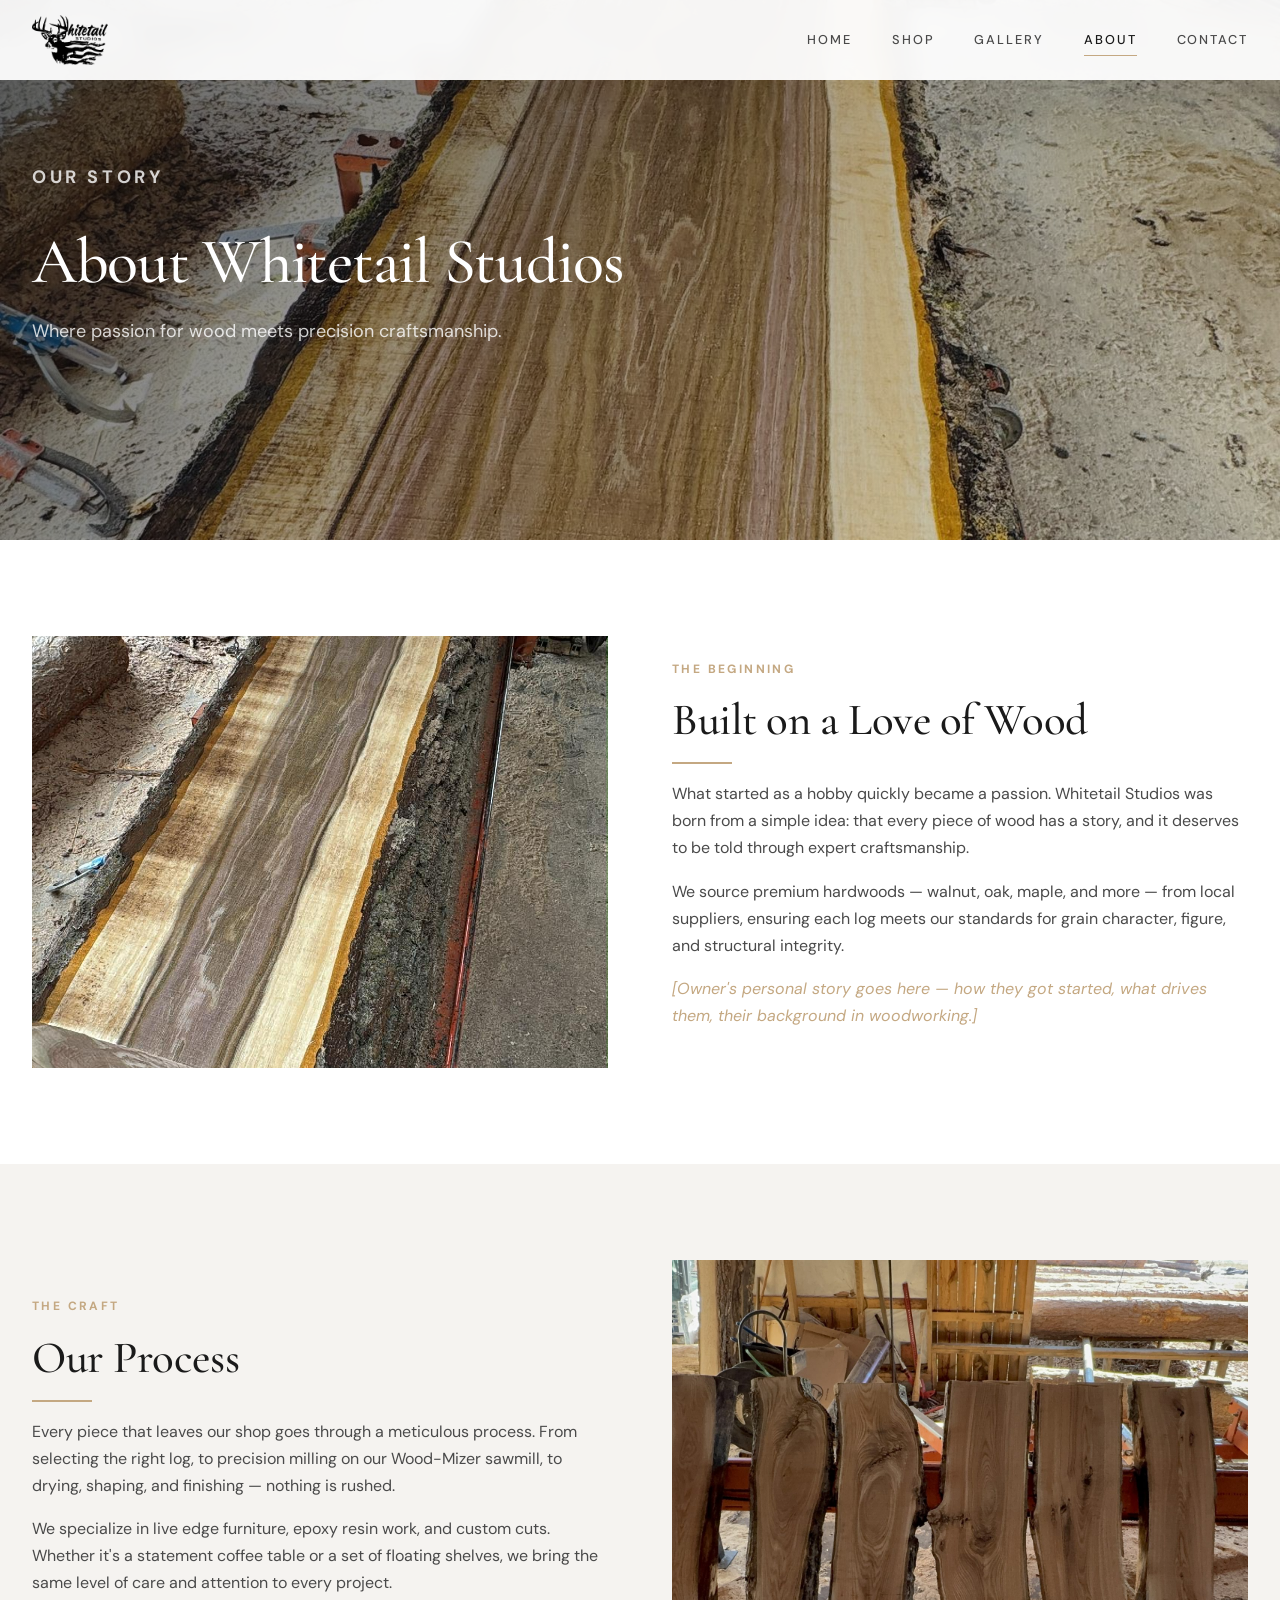
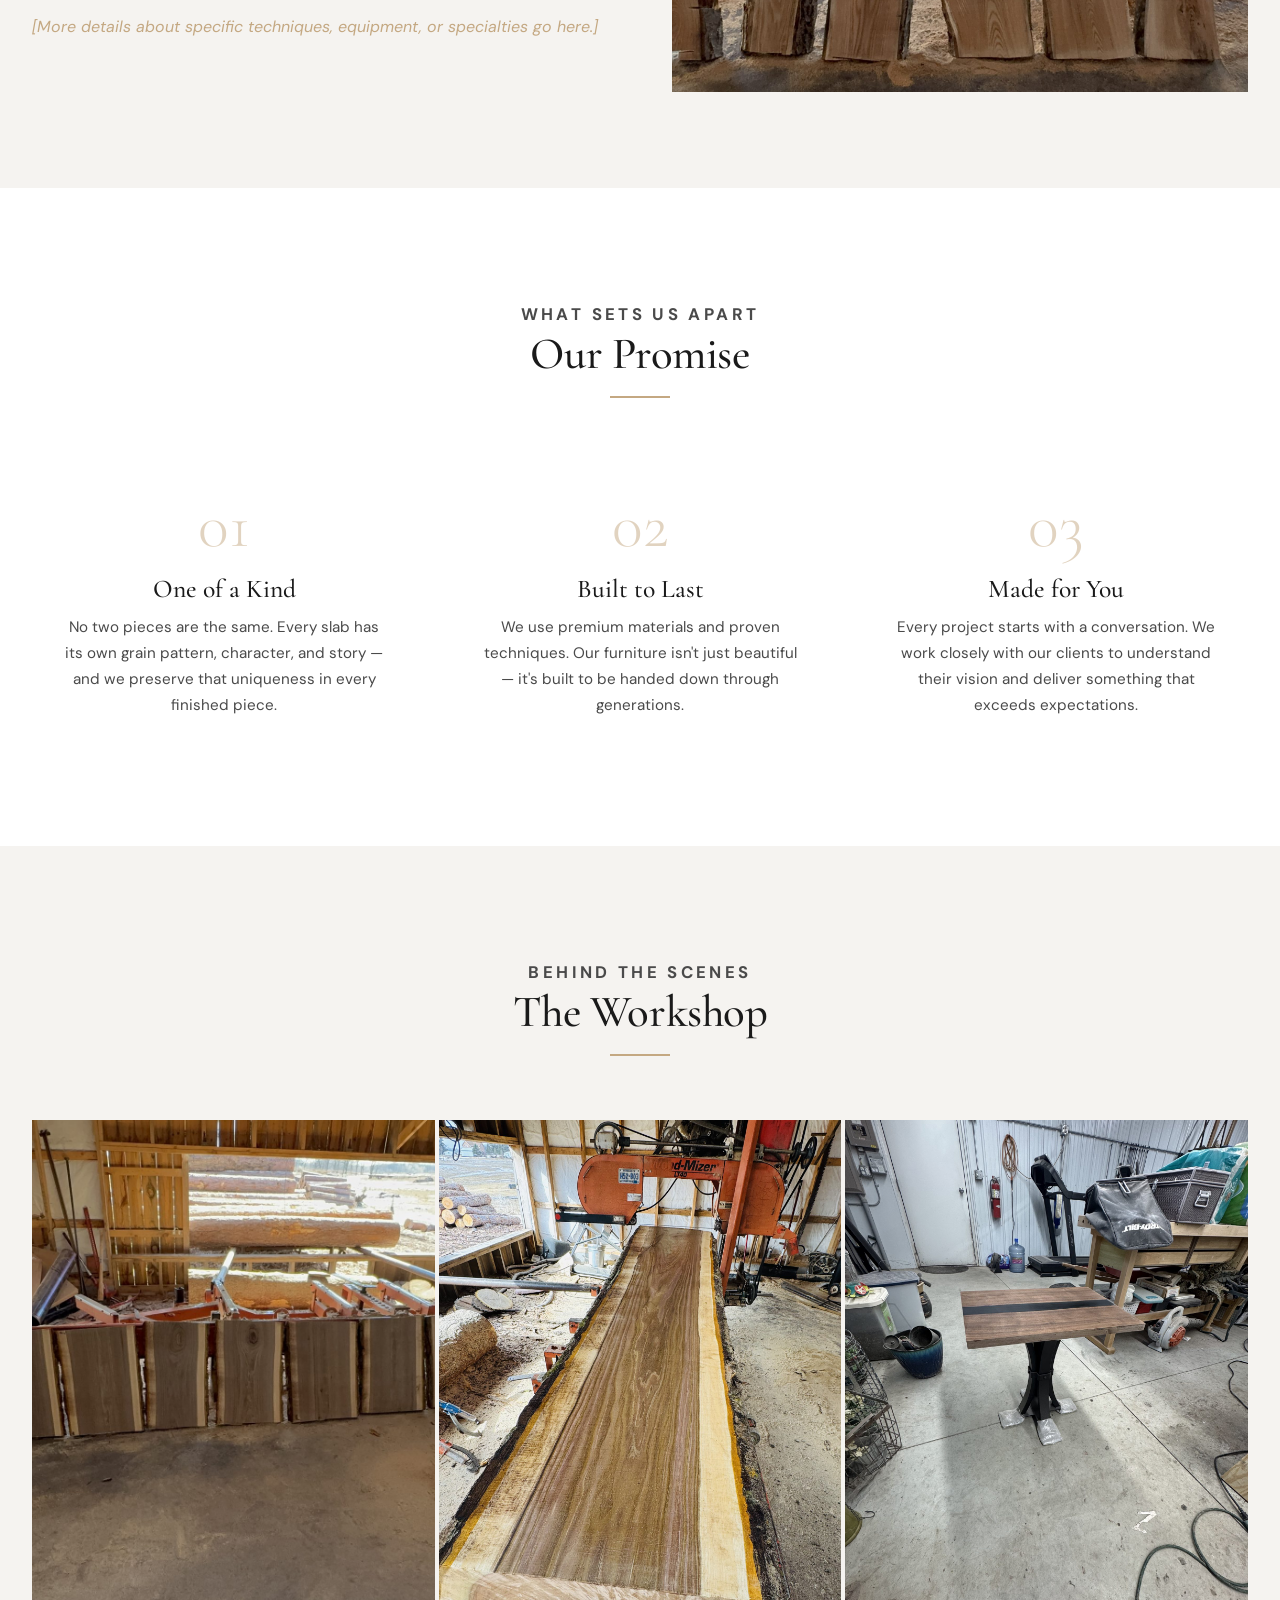
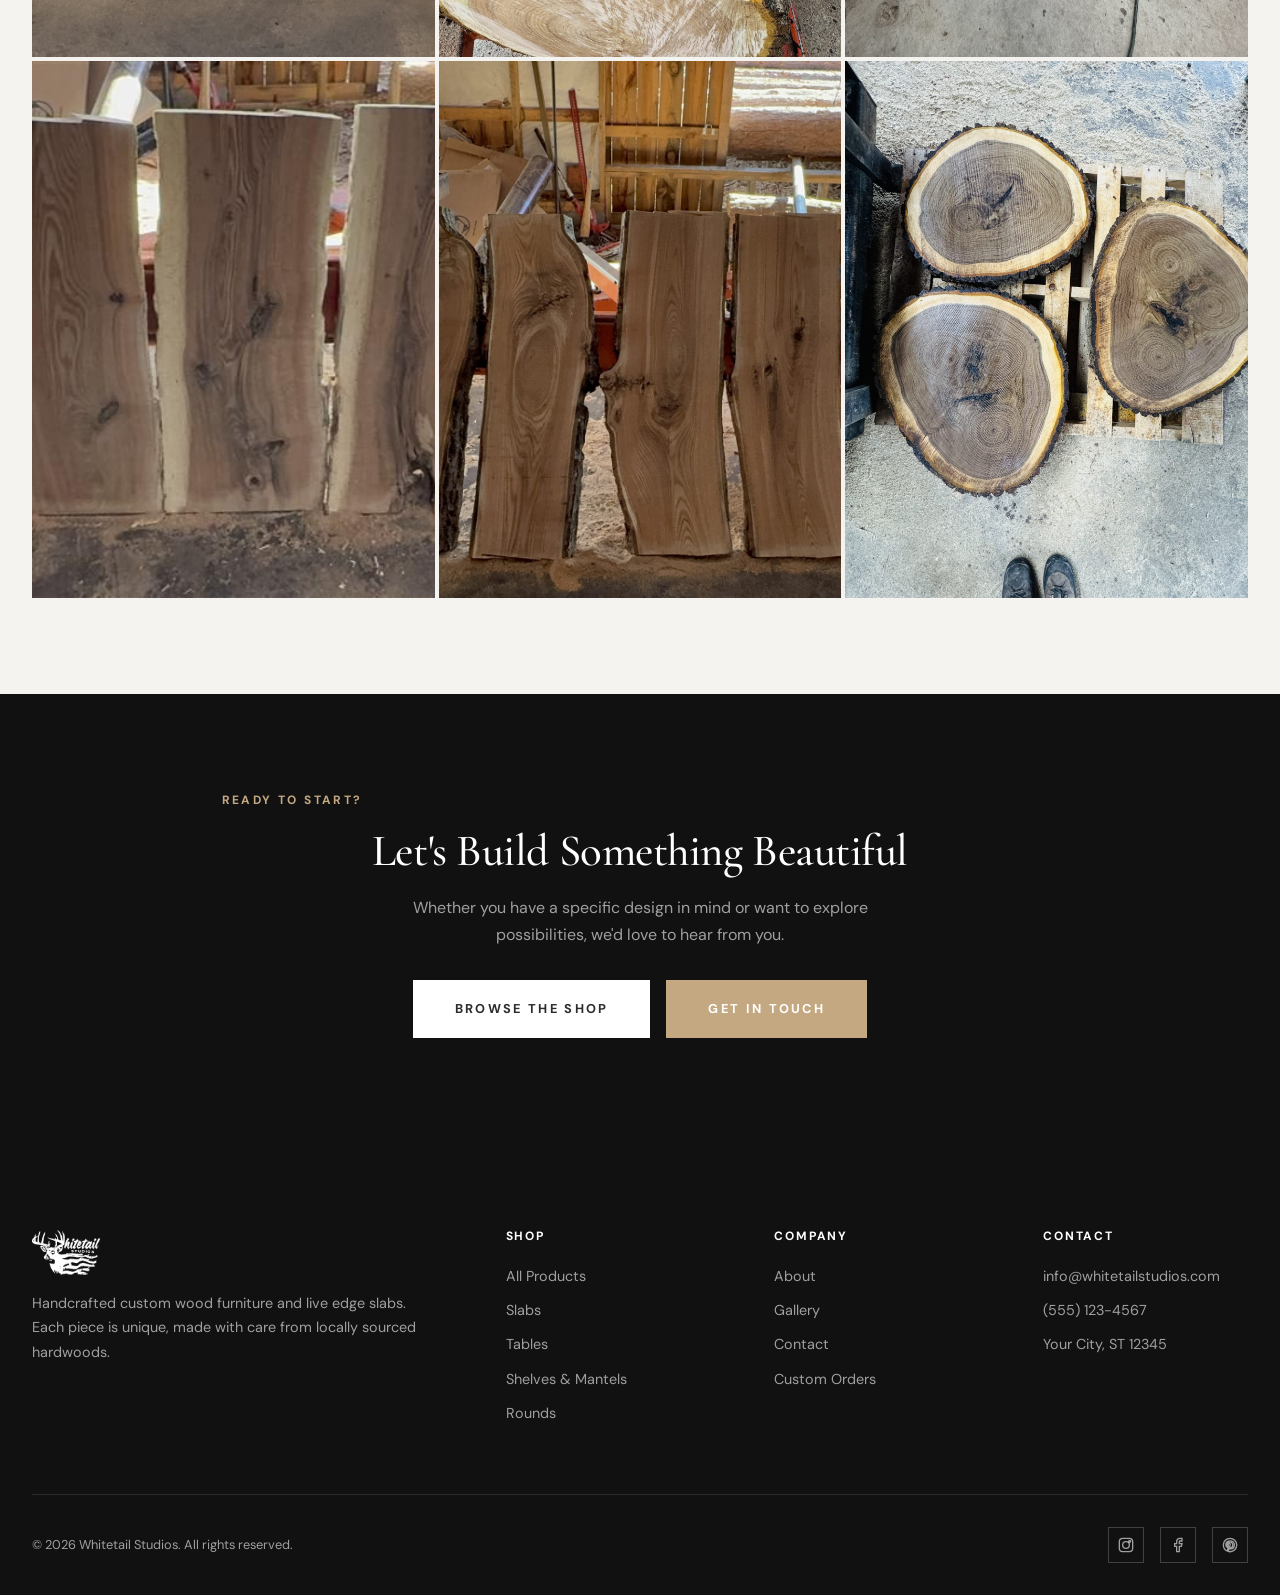
==== mockups/about.html @ dc781086 "Add Whitetail Studios mockup site with optimized product images Interactive HTML/CSS mockups for cli" ====
<!DOCTYPE html>
<html lang="en">
<head>
  <meta charset="UTF-8">
  <meta name="viewport" content="width=device-width, initial-scale=1.0">
  <title>About — Whitetail Studios</title>
  <link rel="stylesheet" href="style.css">
</head>
<body>

  <!-- Header -->
  <header class="header">
    <div class="header__inner">
      <a href="index.html" class="header__logo">
        <img src="img/whitetail-studios-logo.png" alt="Whitetail Studios">
      </a>
      <nav class="header__nav">
        <a href="index.html">Home</a>
        <a href="shop.html">Shop</a>
        <a href="gallery.html">Gallery</a>
        <a href="about.html" class="active">About</a>
        <a href="contact.html">Contact</a>
      </nav>
      <div class="nav-toggle">
        <span></span>
        <span></span>
        <span></span>
      </div>
    </div>
  </header>

  <!-- Page Hero -->
  <section class="hero hero--short">
    <div class="hero__image">
      <img src="img/large-walnut-slab-on-sawmill.jpg" alt="Large walnut slab on Wood-Mizer sawmill">
    </div>
    <div class="container">
      <div class="hero__content">
        <p class="eyebrow">Our Story</p>
        <h1>About Whitetail Studios</h1>
        <p>Where passion for wood meets precision craftsmanship.</p>
      </div>
    </div>
  </section>

  <!-- Our Story -->
  <section class="section">
    <div class="container">
      <div class="about-content reveal">
        <div class="about-content__image">
          <img src="img/walnut-slab-fresh-cut-sawmill.jpg" alt="Fresh cut walnut slab on sawmill">
        </div>
        <div class="about-content__text">
          <p class="eyebrow">The Beginning</p>
          <h2>Built on a Love of Wood</h2>
          <div class="divider divider--left"></div>
          <p>What started as a hobby quickly became a passion. Whitetail Studios was born from a simple idea: that every piece of wood has a story, and it deserves to be told through expert craftsmanship.</p>
          <p>We source premium hardwoods — walnut, oak, maple, and more — from local suppliers, ensuring each log meets our standards for grain character, figure, and structural integrity.</p>
          <p style="font-style: italic; color: var(--muted-tan); margin-top: var(--space-sm);">[Owner's personal story goes here — how they got started, what drives them, their background in woodworking.]</p>
        </div>
      </div>
    </div>
  </section>

  <!-- Our Process -->
  <section class="section section--alt">
    <div class="container">
      <div class="about-content about-content--reverse reveal">
        <div class="about-content__image">
          <img src="img/raw-cut-hardwood-slabs-workshop.jpg" alt="Raw cut hardwood slabs in workshop">
        </div>
        <div class="about-content__text">
          <p class="eyebrow">The Craft</p>
          <h2>Our Process</h2>
          <div class="divider divider--left"></div>
          <p>Every piece that leaves our shop goes through a meticulous process. From selecting the right log, to precision milling on our Wood-Mizer sawmill, to drying, shaping, and finishing — nothing is rushed.</p>
          <p>We specialize in live edge furniture, epoxy resin work, and custom cuts. Whether it's a statement coffee table or a set of floating shelves, we bring the same level of care and attention to every project.</p>
          <p style="font-style: italic; color: var(--muted-tan); margin-top: var(--space-sm);">[More details about specific techniques, equipment, or specialties go here.]</p>
        </div>
      </div>
    </div>
  </section>

  <!-- Values / What Sets Us Apart -->
  <section class="section">
    <div class="container">
      <div class="section-header reveal">
        <p class="eyebrow">What Sets Us Apart</p>
        <h2>Our Promise</h2>
        <div class="divider"></div>
      </div>
      <div class="process-grid">
        <div class="process-step reveal reveal-delay-1">
          <div class="process-step__number">01</div>
          <h3>One of a Kind</h3>
          <p>No two pieces are the same. Every slab has its own grain pattern, character, and story — and we preserve that uniqueness in every finished piece.</p>
        </div>
        <div class="process-step reveal reveal-delay-2">
          <div class="process-step__number">02</div>
          <h3>Built to Last</h3>
          <p>We use premium materials and proven techniques. Our furniture isn't just beautiful — it's built to be handed down through generations.</p>
        </div>
        <div class="process-step reveal reveal-delay-3">
          <div class="process-step__number">03</div>
          <h3>Made for You</h3>
          <p>Every project starts with a conversation. We work closely with our clients to understand their vision and deliver something that exceeds expectations.</p>
        </div>
      </div>
    </div>
  </section>

  <!-- Workshop Gallery -->
  <section class="section section--alt">
    <div class="container">
      <div class="section-header reveal">
        <p class="eyebrow">Behind the Scenes</p>
        <h2>The Workshop</h2>
        <div class="divider"></div>
      </div>
      <div class="gallery-grid reveal">
        <div class="gallery-item">
          <img src="img/hardwood-slab-collection-barn.jpg" alt="Slab collection in barn">
        </div>
        <div class="gallery-item">
          <img src="img/large-walnut-slab-on-sawmill.jpg" alt="Sawmill in action">
        </div>
        <div class="gallery-item">
          <img src="img/walnut-epoxy-resin-coffee-table-workshop.jpg" alt="Coffee table in workshop">
        </div>
        <div class="gallery-item">
          <img src="img/live-edge-wood-slabs-lineup.jpg" alt="Slabs lineup">
        </div>
        <div class="gallery-item">
          <img src="img/raw-cut-hardwood-slabs-workshop.jpg" alt="Raw slabs">
        </div>
        <div class="gallery-item">
          <img src="img/wood-rounds-cross-cut-tabletops.jpg" alt="Wood rounds">
        </div>
      </div>
    </div>
  </section>

  <!-- CTA -->
  <section class="section section--dark">
    <div class="container" style="text-align: center;">
      <div class="reveal">
        <p class="eyebrow">Ready to Start?</p>
        <h2>Let's Build Something Beautiful</h2>
        <p style="margin: var(--space-sm) auto var(--space-md); color: rgba(255,255,255,0.6); max-width: 500px;">Whether you have a specific design in mind or want to explore possibilities, we'd love to hear from you.</p>
        <div style="display: flex; gap: 1rem; justify-content: center; flex-wrap: wrap;">
          <a href="shop.html" class="btn btn--white">Browse the Shop</a>
          <a href="contact.html" class="btn btn--tan">Get in Touch</a>
        </div>
      </div>
    </div>
  </section>

  <!-- Footer -->
  <footer class="footer">
    <div class="container">
      <div class="footer__grid">
        <div class="footer__brand">
          <img src="img/whitetail-studios-logo.png" alt="Whitetail Studios">
          <p>Handcrafted custom wood furniture and live edge slabs. Each piece is unique, made with care from locally sourced hardwoods.</p>
        </div>
        <div>
          <h4>Shop</h4>
          <div class="footer__links">
            <a href="shop.html">All Products</a>
            <a href="shop.html">Slabs</a>
            <a href="shop.html">Tables</a>
            <a href="shop.html">Shelves & Mantels</a>
            <a href="shop.html">Rounds</a>
          </div>
        </div>
        <div>
          <h4>Company</h4>
          <div class="footer__links">
            <a href="about.html">About</a>
            <a href="gallery.html">Gallery</a>
            <a href="contact.html">Contact</a>
            <a href="contact.html">Custom Orders</a>
          </div>
        </div>
        <div>
          <h4>Contact</h4>
          <div class="footer__links">
            <a href="mailto:info@whitetailstudios.com">info@whitetailstudios.com</a>
            <a href="tel:+15551234567">(555) 123-4567</a>
            <p style="padding: 0.3rem 0; font-size: 0.9rem;">Your City, ST 12345</p>
          </div>
        </div>
      </div>
      <div class="footer__bottom">
        <p>&copy; 2026 Whitetail Studios. All rights reserved.</p>
        <div class="footer__social">
          <a href="#" aria-label="Instagram">
            <svg width="16" height="16" viewBox="0 0 24 24" fill="none" stroke="currentColor" stroke-width="2"><rect x="2" y="2" width="20" height="20" rx="5"/><circle cx="12" cy="12" r="5"/><circle cx="17.5" cy="6.5" r="1.5"/></svg>
          </a>
          <a href="#" aria-label="Facebook">
            <svg width="16" height="16" viewBox="0 0 24 24" fill="none" stroke="currentColor" stroke-width="2"><path d="M18 2h-3a5 5 0 0 0-5 5v3H7v4h3v8h4v-8h3l1-4h-4V7a1 1 0 0 1 1-1h3z"/></svg>
          </a>
          <a href="#" aria-label="Pinterest">
            <svg width="16" height="16" viewBox="0 0 24 24" fill="none" stroke="currentColor" stroke-width="2"><path d="M12 2C6.48 2 2 6.48 2 12c0 4.25 2.67 7.9 6.44 9.34-.09-.78-.17-1.99.04-2.84.18-.78 1.17-4.97 1.17-4.97s-.3-.6-.3-1.48c0-1.38.8-2.42 1.8-2.42.85 0 1.26.64 1.26 1.4 0 .85-.54 2.13-.82 3.31-.24.99.5 1.8 1.46 1.8 1.76 0 3.11-1.85 3.11-4.53 0-2.37-1.7-4.02-4.13-4.02-2.82 0-4.47 2.11-4.47 4.3 0 .85.33 1.76.74 2.26.08.1.09.19.07.29-.08.31-.25.99-.28 1.13-.05.18-.15.22-.34.13-1.25-.58-2.03-2.42-2.03-3.89 0-3.16 2.3-6.07 6.63-6.07 3.48 0 6.19 2.48 6.19 5.8 0 3.46-2.18 6.24-5.2 6.24-1.02 0-1.97-.53-2.3-1.15l-.62 2.38c-.23.87-.84 1.96-1.25 2.62.94.29 1.94.45 2.97.45 5.52 0 10-4.48 10-10S17.52 2 12 2z"/></svg>
          </a>
        </div>
      </div>
    </div>
  </footer>

  <script src="script.js"></script>
</body>
</html>
---- mockups/style.css ----
/* ============================================
   WHITETAIL STUDIOS — Design System
   Aesthetic: Refined Craftsman Minimal
   ============================================ */

/* --- Google Fonts --- */
@import url('https://fonts.googleapis.com/css2?family=Cormorant+Garamond:ital,wght@0,400;0,500;0,600;0,700;1,400&family=DM+Sans:ital,wght@0,400;0,500;0,700;1,400&display=swap');

/* --- CSS Variables --- */
:root {
  /* Colors */
  --white: #FFFFFF;
  --off-white: #FAFAF8;
  --warm-grey: #F5F3F0;
  --light-border: #E8E4DF;
  --muted-tan: #C4A882;
  --tan-hover: #B09570;
  --body-text: #4A4A4A;
  --heading-text: #1A1A1A;
  --charcoal: #2C2C2C;
  --deep-black: #111111;

  /* Typography */
  --font-display: 'Cormorant Garamond', 'Georgia', serif;
  --font-body: 'DM Sans', 'Helvetica Neue', sans-serif;

  /* Spacing */
  --space-xs: 0.5rem;
  --space-sm: 1rem;
  --space-md: 2rem;
  --space-lg: 4rem;
  --space-xl: 6rem;
  --space-2xl: 8rem;

  /* Layout */
  --max-width: 1280px;
  --header-height: 80px;

  /* Transitions */
  --ease-out: cubic-bezier(0.22, 1, 0.36, 1);
  --ease-in-out: cubic-bezier(0.65, 0, 0.35, 1);
}

/* --- Reset & Base --- */
*, *::before, *::after {
  margin: 0;
  padding: 0;
  box-sizing: border-box;
}

html {
  font-size: 16px;
  scroll-behavior: smooth;
  -webkit-font-smoothing: antialiased;
  -moz-osx-font-smoothing: grayscale;
}

body {
  font-family: var(--font-body);
  color: var(--body-text);
  background: var(--white);
  line-height: 1.7;
  overflow-x: hidden;
}

img {
  max-width: 100%;
  height: auto;
  display: block;
}

a {
  color: inherit;
  text-decoration: none;
}

ul, ol {
  list-style: none;
}

button, input, textarea, select {
  font-family: inherit;
  font-size: inherit;
  border: none;
  outline: none;
  background: none;
}

/* --- Typography --- */
h1, h2, h3, h4, h5 {
  font-family: var(--font-display);
  color: var(--heading-text);
  font-weight: 500;
  line-height: 1.15;
}

h1 {
  font-size: clamp(2.5rem, 5vw, 4.5rem);
  letter-spacing: -0.02em;
}

h2 {
  font-size: clamp(1.8rem, 3.5vw, 3rem);
  letter-spacing: -0.01em;
}

h3 {
  font-size: clamp(1.3rem, 2vw, 1.75rem);
}

h4 {
  font-size: 1.125rem;
  font-family: var(--font-body);
  font-weight: 500;
  text-transform: uppercase;
  letter-spacing: 0.15em;
  color: var(--muted-tan);
}

p {
  max-width: 65ch;
}

.eyebrow {
  font-family: var(--font-body);
  font-size: 0.75rem;
  font-weight: 700;
  text-transform: uppercase;
  letter-spacing: 0.2em;
  color: var(--muted-tan);
  margin-bottom: var(--space-sm);
}

/* --- Layout --- */
.container {
  width: 100%;
  max-width: var(--max-width);
  margin: 0 auto;
  padding: 0 var(--space-md);
}

.section {
  padding: var(--space-xl) 0;
}

.section--alt {
  background: var(--warm-grey);
}

.section--dark {
  background: var(--deep-black);
  color: var(--off-white);
}

.section--dark h2,
.section--dark h3,
.section--dark h4 {
  color: var(--white);
}

.section--dark .eyebrow {
  color: var(--muted-tan);
}

/* --- Buttons --- */
.btn {
  display: inline-flex;
  align-items: center;
  gap: 0.5rem;
  padding: 1rem 2.5rem;
  font-family: var(--font-body);
  font-size: 0.8rem;
  font-weight: 700;
  text-transform: uppercase;
  letter-spacing: 0.18em;
  cursor: pointer;
  transition: all 0.4s var(--ease-out);
  position: relative;
  overflow: hidden;
}

.btn--primary {
  background: var(--charcoal);
  color: var(--white);
  border: 2px solid var(--charcoal);
}

.btn--primary:hover {
  background: var(--muted-tan);
  border-color: var(--muted-tan);
  transform: translateY(-2px);
}

.btn--outline {
  background: transparent;
  color: var(--charcoal);
  border: 2px solid var(--charcoal);
}

.btn--outline:hover {
  background: var(--charcoal);
  color: var(--white);
  transform: translateY(-2px);
}

.btn--white {
  background: var(--white);
  color: var(--charcoal);
  border: 2px solid var(--white);
}

.btn--white:hover {
  background: transparent;
  color: var(--white);
  transform: translateY(-2px);
}

.btn--tan {
  background: var(--muted-tan);
  color: var(--white);
  border: 2px solid var(--muted-tan);
}

.btn--tan:hover {
  background: var(--tan-hover);
  border-color: var(--tan-hover);
  transform: translateY(-2px);
}

/* --- Header --- */
.header {
  position: fixed;
  top: 0;
  left: 0;
  right: 0;
  z-index: 1000;
  height: var(--header-height);
  display: flex;
  align-items: center;
  background: rgba(255, 255, 255, 0.95);
  backdrop-filter: blur(10px);
  -webkit-backdrop-filter: blur(10px);
  border-bottom: 1px solid transparent;
  transition: all 0.4s var(--ease-out);
}

.header.scrolled {
  border-bottom-color: var(--light-border);
  box-shadow: 0 2px 30px rgba(0, 0, 0, 0.04);
}

.header__inner {
  display: flex;
  align-items: center;
  justify-content: space-between;
  width: 100%;
  max-width: var(--max-width);
  margin: 0 auto;
  padding: 0 var(--space-md);
}

.header__logo img {
  height: 50px;
  width: auto;
}

.header__nav {
  display: flex;
  align-items: center;
  gap: 2.5rem;
}

.header__nav a {
  font-size: 0.8rem;
  font-weight: 500;
  text-transform: uppercase;
  letter-spacing: 0.15em;
  color: var(--body-text);
  position: relative;
  padding: 0.25rem 0;
  transition: color 0.3s ease;
}

.header__nav a::after {
  content: '';
  position: absolute;
  bottom: -2px;
  left: 0;
  width: 0;
  height: 1.5px;
  background: var(--muted-tan);
  transition: width 0.4s var(--ease-out);
}

.header__nav a:hover {
  color: var(--heading-text);
}

.header__nav a:hover::after,
.header__nav a.active::after {
  width: 100%;
}

.header__nav a.active {
  color: var(--heading-text);
}

/* Mobile Nav Toggle */
.nav-toggle {
  display: none;
  flex-direction: column;
  gap: 6px;
  cursor: pointer;
  padding: 0.5rem;
  z-index: 1001;
}

.nav-toggle span {
  width: 24px;
  height: 1.5px;
  background: var(--heading-text);
  transition: all 0.3s ease;
  transform-origin: center;
}

.nav-toggle.active span:nth-child(1) {
  transform: rotate(45deg) translate(5px, 5px);
}

.nav-toggle.active span:nth-child(2) {
  opacity: 0;
}

.nav-toggle.active span:nth-child(3) {
  transform: rotate(-45deg) translate(5px, -5px);
}

/* --- Hero --- */
.hero {
  position: relative;
  height: 100vh;
  min-height: 600px;
  max-height: 1000px;
  display: flex;
  align-items: center;
  overflow: hidden;
}

.hero--short {
  height: 60vh;
  min-height: 400px;
  max-height: 700px;
}

.hero__image {
  position: absolute;
  inset: 0;
  z-index: 0;
}

.hero__image img {
  width: 100%;
  height: 100%;
  object-fit: cover;
}

.hero__image::after {
  content: '';
  position: absolute;
  inset: 0;
  background: linear-gradient(
    135deg,
    rgba(17, 17, 17, 0.7) 0%,
    rgba(17, 17, 17, 0.3) 50%,
    rgba(17, 17, 17, 0.1) 100%
  );
}

.hero__content {
  position: relative;
  z-index: 1;
  color: var(--white);
  max-width: 650px;
}

.hero__content h1 {
  color: var(--white);
  margin-bottom: var(--space-sm);
  opacity: 0;
  transform: translateY(30px);
  animation: fadeUp 0.8s var(--ease-out) 0.3s forwards;
}

.hero__content p {
  font-size: 1.125rem;
  line-height: 1.8;
  color: rgba(255, 255, 255, 0.8);
  margin-bottom: var(--space-md);
  opacity: 0;
  transform: translateY(30px);
  animation: fadeUp 0.8s var(--ease-out) 0.5s forwards;
}

.hero__actions {
  display: flex;
  gap: var(--space-sm);
  flex-wrap: wrap;
  opacity: 0;
  transform: translateY(30px);
  animation: fadeUp 0.8s var(--ease-out) 0.7s forwards;
}

.hero__scroll {
  position: absolute;
  bottom: 2rem;
  left: 50%;
  transform: translateX(-50%);
  z-index: 1;
  display: flex;
  flex-direction: column;
  align-items: center;
  gap: 0.5rem;
  color: rgba(255, 255, 255, 0.5);
  font-size: 0.7rem;
  text-transform: uppercase;
  letter-spacing: 0.2em;
  animation: float 2s ease-in-out infinite;
}

.hero__scroll-line {
  width: 1px;
  height: 40px;
  background: linear-gradient(to bottom, rgba(255,255,255,0.5), transparent);
}

/* --- Product Cards --- */
.product-grid {
  display: grid;
  grid-template-columns: repeat(auto-fill, minmax(300px, 1fr));
  gap: var(--space-md);
}

.product-card {
  background: var(--white);
  border: 1px solid var(--light-border);
  overflow: hidden;
  cursor: pointer;
  transition: all 0.5s var(--ease-out);
}

.product-card:hover {
  border-color: var(--muted-tan);
  box-shadow: 0 20px 60px rgba(0, 0, 0, 0.08);
  transform: translateY(-4px);
}

.product-card__image {
  position: relative;
  overflow: hidden;
  aspect-ratio: 4/3;
}

.product-card__image img {
  width: 100%;
  height: 100%;
  object-fit: cover;
  transition: transform 0.7s var(--ease-out);
}

.product-card:hover .product-card__image img {
  transform: scale(1.05);
}

.product-card__overlay {
  position: absolute;
  inset: 0;
  background: rgba(17, 17, 17, 0);
  display: flex;
  align-items: center;
  justify-content: center;
  transition: background 0.5s ease;
}

.product-card:hover .product-card__overlay {
  background: rgba(17, 17, 17, 0.15);
}

.product-card__overlay span {
  padding: 0.75rem 1.5rem;
  background: var(--white);
  color: var(--charcoal);
  font-size: 0.75rem;
  font-weight: 700;
  text-transform: uppercase;
  letter-spacing: 0.15em;
  opacity: 0;
  transform: translateY(10px);
  transition: all 0.4s var(--ease-out);
}

.product-card:hover .product-card__overlay span {
  opacity: 1;
  transform: translateY(0);
}

.product-card__info {
  padding: 1.5rem;
}

.product-card__category {
  font-size: 0.7rem;
  font-weight: 700;
  text-transform: uppercase;
  letter-spacing: 0.15em;
  color: var(--muted-tan);
  margin-bottom: 0.5rem;
}

.product-card__title {
  font-family: var(--font-display);
  font-size: 1.25rem;
  font-weight: 500;
  color: var(--heading-text);
  margin-bottom: 0.5rem;
}

.product-card__price {
  font-size: 0.9rem;
  color: var(--body-text);
}

.product-card__price span {
  font-weight: 700;
  color: var(--heading-text);
}

/* --- Process Steps --- */
.process-grid {
  display: grid;
  grid-template-columns: repeat(3, 1fr);
  gap: var(--space-md);
  text-align: center;
}

.process-step {
  padding: var(--space-md);
}

.process-step__number {
  font-family: var(--font-display);
  font-size: 4rem;
  font-weight: 300;
  color: var(--muted-tan);
  line-height: 1;
  margin-bottom: var(--space-sm);
  opacity: 0.5;
}

.process-step__image {
  width: 100%;
  aspect-ratio: 1;
  overflow: hidden;
  margin-bottom: var(--space-sm);
}

.process-step__image img {
  width: 100%;
  height: 100%;
  object-fit: cover;
}

.process-step h3 {
  margin-bottom: 0.75rem;
}

.process-step p {
  font-size: 0.95rem;
  margin: 0 auto;
}

/* --- Gallery Grid --- */
.gallery-grid {
  display: grid;
  grid-template-columns: repeat(3, 1fr);
  gap: 4px;
}

.gallery-grid--masonry {
  grid-template-columns: repeat(3, 1fr);
  grid-auto-rows: 300px;
  gap: var(--space-xs);
}

.gallery-item {
  position: relative;
  overflow: hidden;
  cursor: pointer;
}

.gallery-item--tall {
  grid-row: span 2;
}

.gallery-item--wide {
  grid-column: span 2;
}

.gallery-item img {
  width: 100%;
  height: 100%;
  object-fit: cover;
  transition: transform 0.7s var(--ease-out);
}

.gallery-item:hover img {
  transform: scale(1.05);
}

.gallery-item__overlay {
  position: absolute;
  inset: 0;
  background: rgba(17, 17, 17, 0);
  display: flex;
  align-items: center;
  justify-content: center;
  transition: background 0.4s ease;
}

.gallery-item:hover .gallery-item__overlay {
  background: rgba(17, 17, 17, 0.3);
}

.gallery-item__overlay svg {
  width: 36px;
  height: 36px;
  color: white;
  opacity: 0;
  transform: scale(0.8);
  transition: all 0.4s var(--ease-out);
}

.gallery-item:hover .gallery-item__overlay svg {
  opacity: 1;
  transform: scale(1);
}

/* --- Lightbox --- */
.lightbox {
  position: fixed;
  inset: 0;
  z-index: 2000;
  background: rgba(0, 0, 0, 0.95);
  display: flex;
  align-items: center;
  justify-content: center;
  opacity: 0;
  visibility: hidden;
  transition: all 0.4s ease;
}

.lightbox.active {
  opacity: 1;
  visibility: visible;
}

.lightbox__close {
  position: absolute;
  top: 2rem;
  right: 2rem;
  width: 48px;
  height: 48px;
  display: flex;
  align-items: center;
  justify-content: center;
  color: white;
  cursor: pointer;
  font-size: 1.5rem;
  transition: opacity 0.3s ease;
}

.lightbox__close:hover {
  opacity: 0.7;
}

.lightbox img {
  max-width: 90vw;
  max-height: 85vh;
  object-fit: contain;
  transform: scale(0.95);
  transition: transform 0.4s var(--ease-out);
}

.lightbox.active img {
  transform: scale(1);
}

.lightbox__nav {
  position: absolute;
  top: 50%;
  transform: translateY(-50%);
  width: 48px;
  height: 48px;
  display: flex;
  align-items: center;
  justify-content: center;
  color: white;
  cursor: pointer;
  font-size: 1.5rem;
  transition: opacity 0.3s ease;
}

.lightbox__nav:hover {
  opacity: 0.7;
}

.lightbox__nav--prev { left: 2rem; }
.lightbox__nav--next { right: 2rem; }

/* --- Testimonials --- */
.testimonial-slider {
  text-align: center;
  max-width: 700px;
  margin: 0 auto;
}

.testimonial__quote {
  font-family: var(--font-display);
  font-size: clamp(1.25rem, 2.5vw, 1.75rem);
  font-style: italic;
  color: var(--heading-text);
  line-height: 1.6;
  margin-bottom: var(--space-md);
}

.testimonial__quote::before {
  content: '\201C';
  font-size: 4rem;
  line-height: 0;
  vertical-align: -0.5em;
  color: var(--muted-tan);
  margin-right: 0.25rem;
}

.testimonial__author {
  font-size: 0.8rem;
  font-weight: 700;
  text-transform: uppercase;
  letter-spacing: 0.15em;
  color: var(--muted-tan);
}

/* --- Newsletter --- */
.newsletter {
  text-align: center;
}

.newsletter__form {
  display: flex;
  max-width: 500px;
  margin: var(--space-md) auto 0;
  border: 2px solid var(--charcoal);
}

.newsletter__form input {
  flex: 1;
  padding: 1rem 1.5rem;
  font-size: 0.9rem;
  background: var(--white);
}

.newsletter__form input::placeholder {
  color: #999;
}

.newsletter__form button {
  padding: 1rem 2rem;
  background: var(--charcoal);
  color: var(--white);
  font-size: 0.75rem;
  font-weight: 700;
  text-transform: uppercase;
  letter-spacing: 0.15em;
  cursor: pointer;
  transition: background 0.3s ease;
}

.newsletter__form button:hover {
  background: var(--muted-tan);
}

/* Dark variant */
.section--dark .newsletter__form {
  border-color: rgba(255, 255, 255, 0.3);
}

.section--dark .newsletter__form input {
  background: transparent;
  color: var(--white);
}

.section--dark .newsletter__form input::placeholder {
  color: rgba(255, 255, 255, 0.4);
}

.section--dark .newsletter__form button {
  background: var(--muted-tan);
}

/* --- Quote / Contact Form --- */
.form-group {
  margin-bottom: 1.5rem;
}

.form-group label {
  display: block;
  font-size: 0.75rem;
  font-weight: 700;
  text-transform: uppercase;
  letter-spacing: 0.15em;
  color: var(--heading-text);
  margin-bottom: 0.5rem;
}

.form-group input,
.form-group textarea,
.form-group select {
  width: 100%;
  padding: 1rem 1.25rem;
  border: 1.5px solid var(--light-border);
  background: var(--white);
  color: var(--heading-text);
  font-size: 0.95rem;
  transition: border-color 0.3s ease;
}

.form-group input:focus,
.form-group textarea:focus,
.form-group select:focus {
  border-color: var(--muted-tan);
}

.form-group textarea {
  min-height: 150px;
  resize: vertical;
}

/* --- Filter Bar --- */
.filter-bar {
  display: flex;
  gap: var(--space-sm);
  flex-wrap: wrap;
  margin-bottom: var(--space-lg);
  justify-content: center;
}

.filter-btn {
  padding: 0.6rem 1.5rem;
  font-size: 0.75rem;
  font-weight: 700;
  text-transform: uppercase;
  letter-spacing: 0.15em;
  color: var(--body-text);
  border: 1.5px solid var(--light-border);
  cursor: pointer;
  transition: all 0.3s ease;
}

.filter-btn:hover,
.filter-btn.active {
  background: var(--charcoal);
  color: var(--white);
  border-color: var(--charcoal);
}

/* --- Product Detail --- */
.product-detail {
  display: grid;
  grid-template-columns: 1fr 1fr;
  gap: var(--space-lg);
  align-items: start;
}

.product-gallery__main {
  width: 100%;
  aspect-ratio: 4/3;
  overflow: hidden;
  margin-bottom: var(--space-sm);
}

.product-gallery__main img {
  width: 100%;
  height: 100%;
  object-fit: cover;
}

.product-gallery__thumbs {
  display: flex;
  gap: 0.5rem;
}

.product-gallery__thumb {
  width: 80px;
  height: 60px;
  overflow: hidden;
  cursor: pointer;
  border: 2px solid transparent;
  transition: border-color 0.3s ease;
  opacity: 0.6;
  transition: all 0.3s ease;
}

.product-gallery__thumb:hover,
.product-gallery__thumb.active {
  border-color: var(--muted-tan);
  opacity: 1;
}

.product-gallery__thumb img {
  width: 100%;
  height: 100%;
  object-fit: cover;
}

.product-info h1 {
  margin-bottom: 0.5rem;
}

.product-info__price {
  font-family: var(--font-display);
  font-size: 1.5rem;
  color: var(--heading-text);
  margin-bottom: var(--space-md);
}

.product-info__desc {
  margin-bottom: var(--space-md);
  line-height: 1.8;
}

.product-info__specs {
  margin-bottom: var(--space-md);
  border-top: 1px solid var(--light-border);
}

.product-info__spec {
  display: flex;
  justify-content: space-between;
  padding: 0.75rem 0;
  border-bottom: 1px solid var(--light-border);
  font-size: 0.9rem;
}

.product-info__spec-label {
  font-weight: 700;
  text-transform: uppercase;
  letter-spacing: 0.1em;
  font-size: 0.75rem;
  color: var(--body-text);
}

.product-info__spec-value {
  color: var(--heading-text);
}

/* --- Section Headers --- */
.section-header {
  text-align: center;
  margin-bottom: var(--space-lg);
}

.section-header p {
  margin: var(--space-sm) auto 0;
  color: var(--body-text);
  font-size: 1.05rem;
}

/* --- Divider Line --- */
.divider {
  width: 60px;
  height: 1.5px;
  background: var(--muted-tan);
  margin: var(--space-sm) auto;
}

.divider--left {
  margin-left: 0;
}

/* --- Footer --- */
.footer {
  background: var(--deep-black);
  color: rgba(255, 255, 255, 0.6);
  padding: var(--space-xl) 0 var(--space-md);
}

.footer__grid {
  display: grid;
  grid-template-columns: 2fr 1fr 1fr 1fr;
  gap: var(--space-lg);
  margin-bottom: var(--space-lg);
}

.footer__brand img {
  height: 45px;
  margin-bottom: var(--space-sm);
  filter: brightness(0) invert(1);
}

.footer__brand p {
  font-size: 0.9rem;
  line-height: 1.7;
}

.footer h4 {
  color: var(--white);
  font-family: var(--font-body);
  font-size: 0.75rem;
  font-weight: 700;
  text-transform: uppercase;
  letter-spacing: 0.15em;
  margin-bottom: var(--space-sm);
}

.footer__links a {
  display: block;
  padding: 0.3rem 0;
  font-size: 0.9rem;
  transition: color 0.3s ease;
}

.footer__links a:hover {
  color: var(--muted-tan);
}

.footer__bottom {
  border-top: 1px solid rgba(255, 255, 255, 0.1);
  padding-top: var(--space-md);
  display: flex;
  justify-content: space-between;
  align-items: center;
  font-size: 0.8rem;
}

.footer__social {
  display: flex;
  gap: 1rem;
}

.footer__social a {
  width: 36px;
  height: 36px;
  display: flex;
  align-items: center;
  justify-content: center;
  border: 1px solid rgba(255, 255, 255, 0.2);
  transition: all 0.3s ease;
}

.footer__social a:hover {
  border-color: var(--muted-tan);
  color: var(--muted-tan);
}

/* --- About Page Content --- */
.about-content {
  display: grid;
  grid-template-columns: 1fr 1fr;
  gap: var(--space-lg);
  align-items: center;
}

.about-content--reverse {
  direction: rtl;
}

.about-content--reverse > * {
  direction: ltr;
}

.about-content__image {
  overflow: hidden;
  aspect-ratio: 4/3;
}

.about-content__image img {
  width: 100%;
  height: 100%;
  object-fit: cover;
}

.about-content__text h2 {
  margin-bottom: var(--space-sm);
}

.about-content__text p {
  margin-bottom: var(--space-sm);
}

/* --- Contact Grid --- */
.contact-grid {
  display: grid;
  grid-template-columns: 1fr 1fr;
  gap: var(--space-lg);
}

.contact-info__item {
  margin-bottom: var(--space-md);
}

.contact-info__item h4 {
  margin-bottom: 0.5rem;
}

.contact-info__item p {
  font-size: 0.95rem;
}

/* --- Page Top Padding (for fixed header) --- */
.page-top {
  padding-top: var(--header-height);
}

/* --- Animations --- */
@keyframes fadeUp {
  from {
    opacity: 0;
    transform: translateY(30px);
  }
  to {
    opacity: 1;
    transform: translateY(0);
  }
}

@keyframes float {
  0%, 100% { transform: translateX(-50%) translateY(0); }
  50% { transform: translateX(-50%) translateY(-8px); }
}

/* Scroll reveal */
.reveal {
  opacity: 0;
  transform: translateY(40px);
  transition: opacity 0.8s var(--ease-out), transform 0.8s var(--ease-out);
}

.reveal.visible {
  opacity: 1;
  transform: translateY(0);
}

.reveal-delay-1 { transition-delay: 0.1s; }
.reveal-delay-2 { transition-delay: 0.2s; }
.reveal-delay-3 { transition-delay: 0.3s; }
.reveal-delay-4 { transition-delay: 0.4s; }

/* --- Responsive --- */
@media (max-width: 1024px) {
  .product-detail {
    grid-template-columns: 1fr;
    gap: var(--space-md);
  }

  .about-content {
    grid-template-columns: 1fr;
    gap: var(--space-md);
  }

  .about-content--reverse {
    direction: ltr;
  }

  .footer__grid {
    grid-template-columns: 1fr 1fr;
    gap: var(--space-md);
  }
}

@media (max-width: 768px) {
  :root {
    --space-xl: 4rem;
    --space-2xl: 5rem;
  }

  .header__nav {
    position: fixed;
    top: 0;
    right: -100%;
    width: 280px;
    height: 100vh;
    background: var(--white);
    flex-direction: column;
    justify-content: center;
    gap: 2rem;
    padding: 2rem;
    box-shadow: -10px 0 40px rgba(0, 0, 0, 0.1);
    transition: right 0.4s var(--ease-out);
  }

  .header__nav.open {
    right: 0;
  }

  .nav-toggle {
    display: flex;
  }

  .process-grid {
    grid-template-columns: 1fr;
    gap: var(--space-sm);
  }

  .gallery-grid,
  .gallery-grid--masonry {
    grid-template-columns: 1fr 1fr;
  }

  .gallery-item--wide {
    grid-column: span 1;
  }

  .gallery-item--tall {
    grid-row: span 1;
  }

  .product-grid {
    grid-template-columns: 1fr 1fr;
    gap: var(--space-sm);
  }

  .contact-grid {
    grid-template-columns: 1fr;
  }

  .footer__grid {
    grid-template-columns: 1fr;
    gap: var(--space-md);
  }

  .footer__bottom {
    flex-direction: column;
    gap: var(--space-sm);
    text-align: center;
  }

  .hero {
    min-height: 500px;
  }

  .hero__actions {
    flex-direction: column;
  }

  .btn {
    text-align: center;
    justify-content: center;
  }
}

@media (max-width: 480px) {
  .product-grid {
    grid-template-columns: 1fr;
  }

  .gallery-grid,
  .gallery-grid--masonry {
    grid-template-columns: 1fr;
    grid-auto-rows: 250px;
  }

  .filter-bar {
    justify-content: flex-start;
  }
}
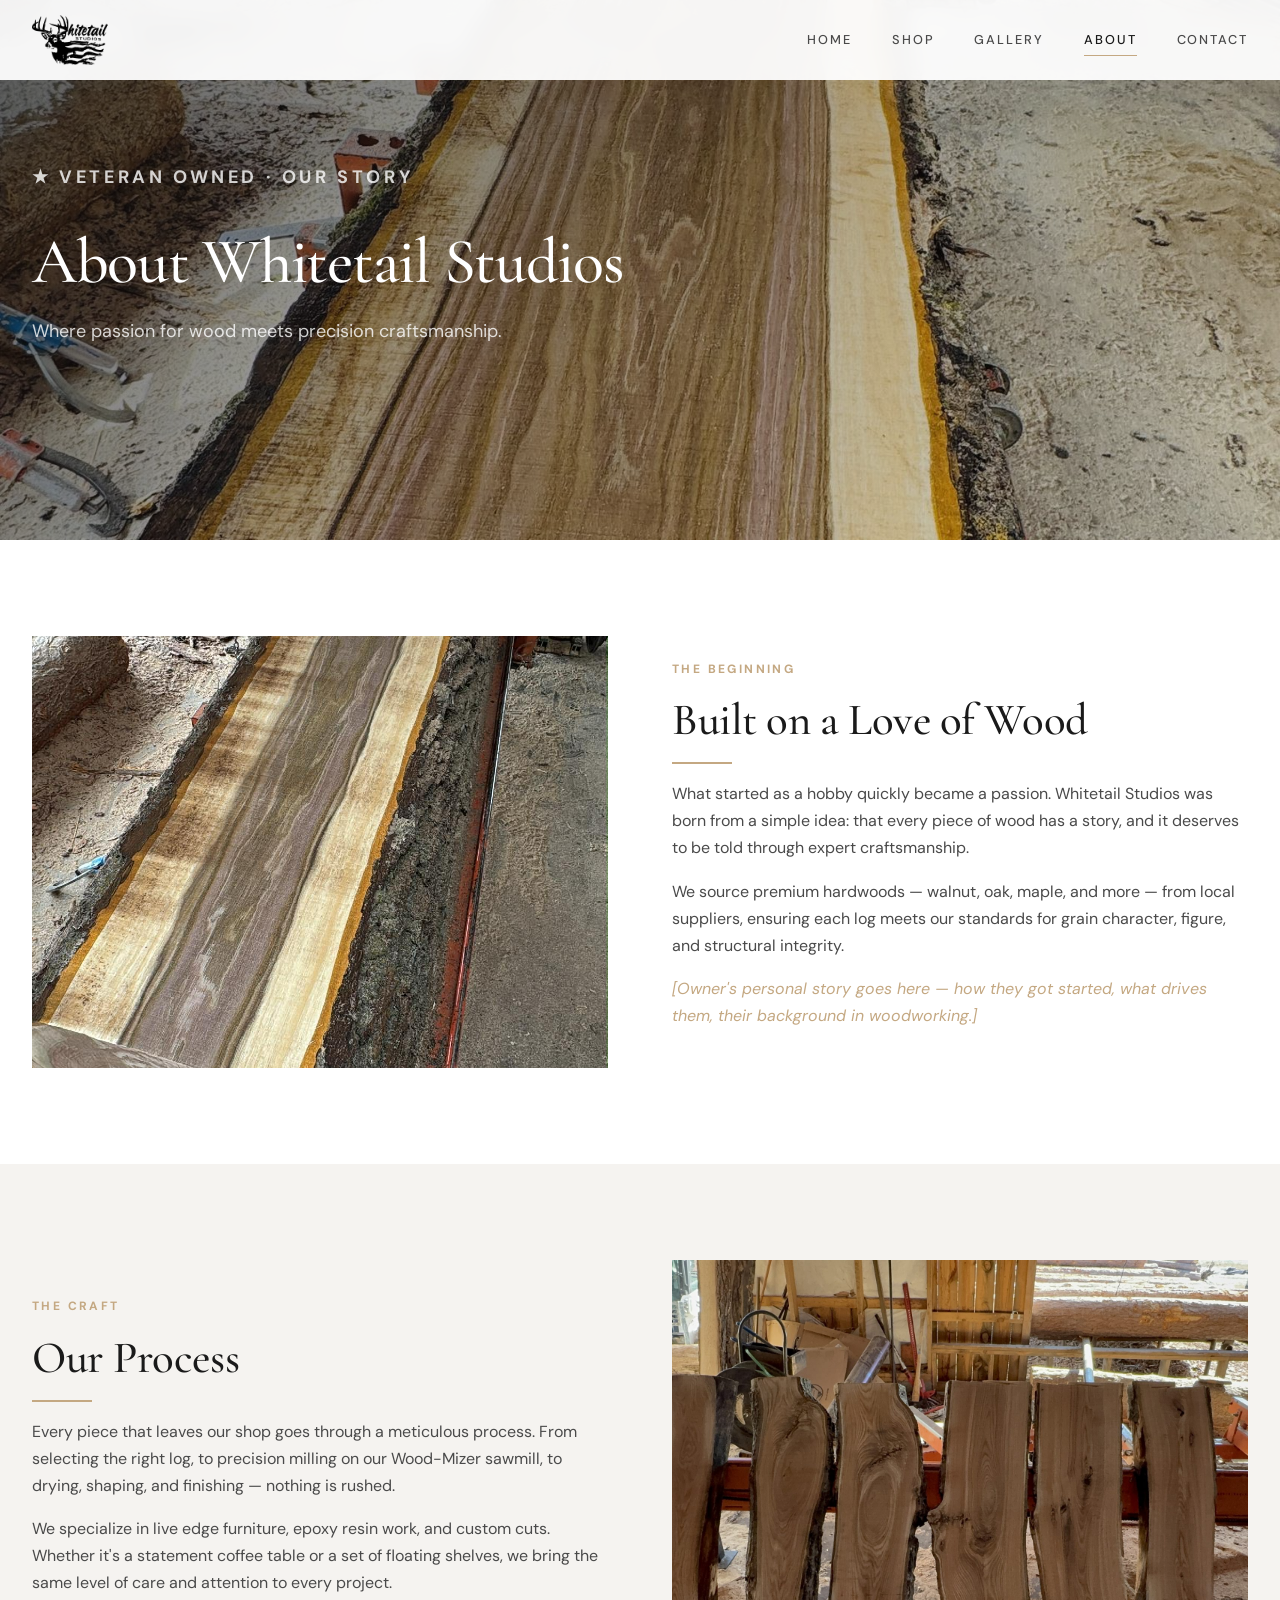
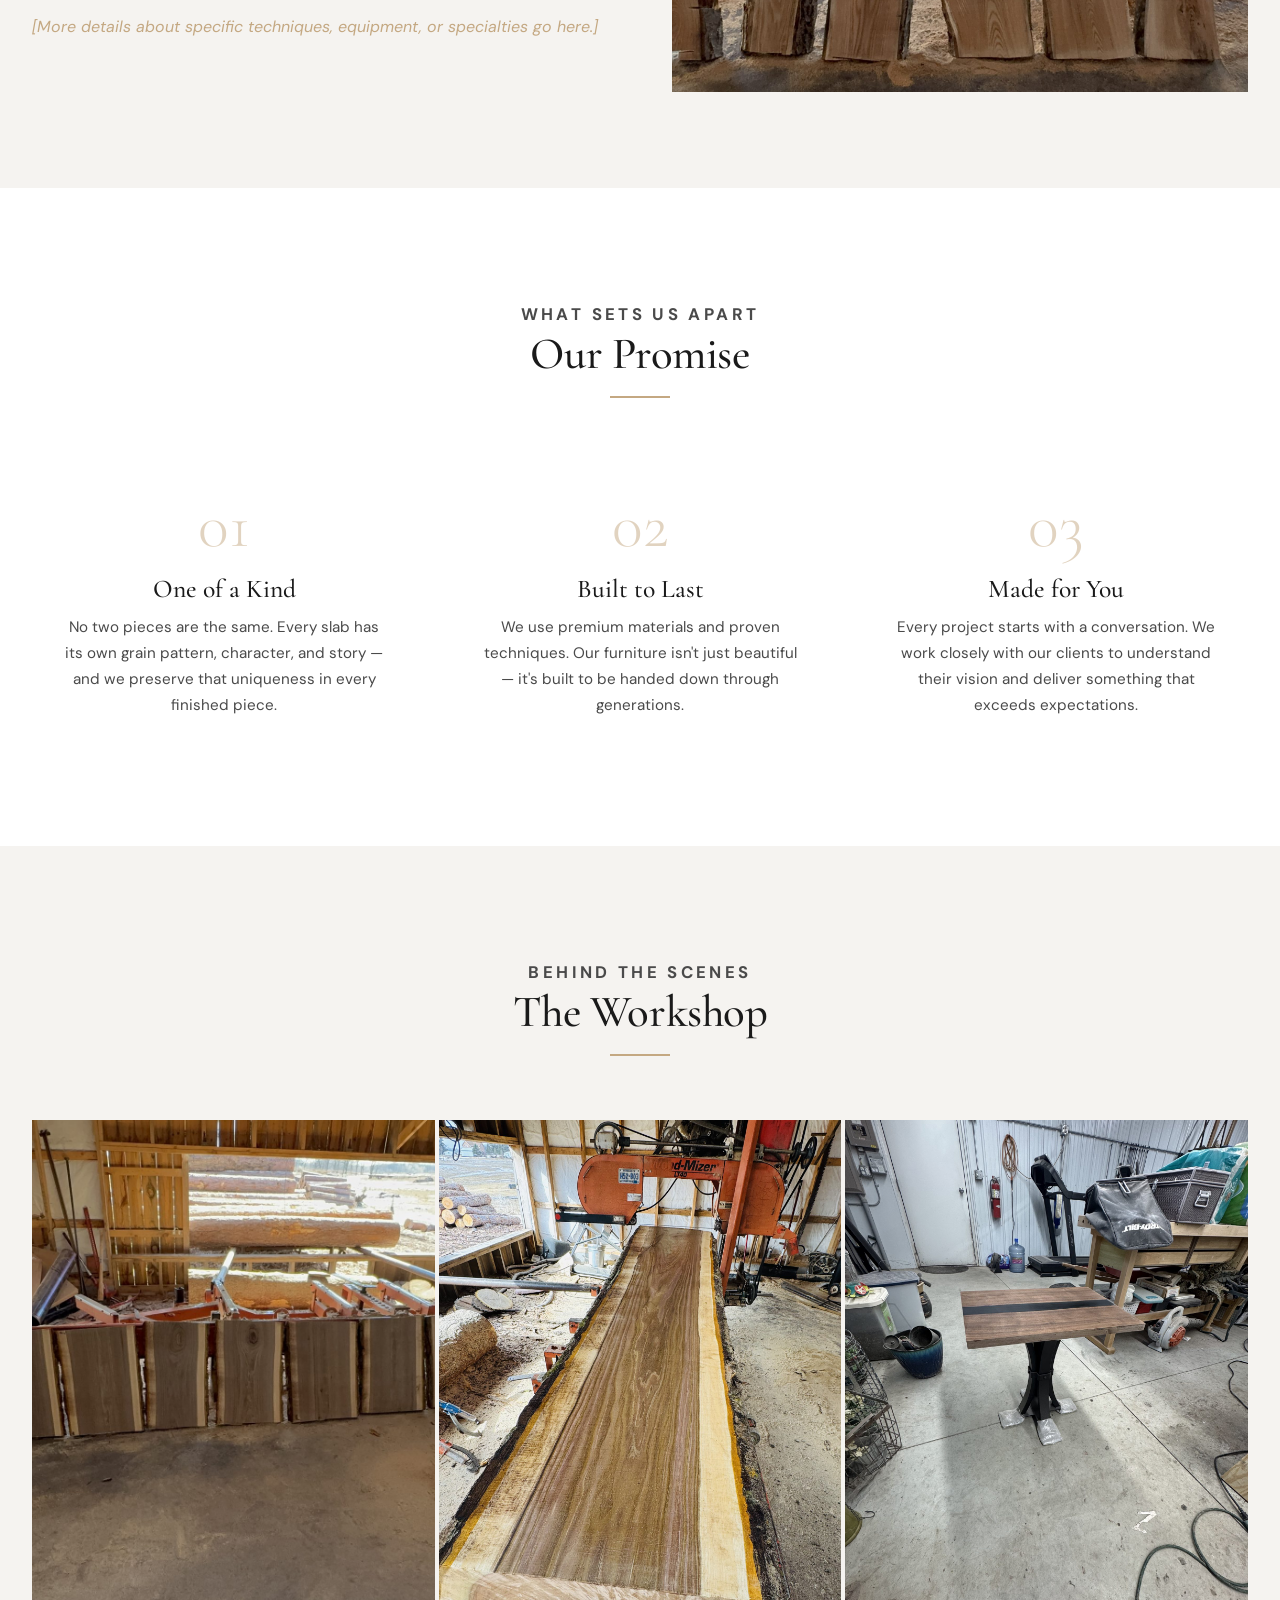
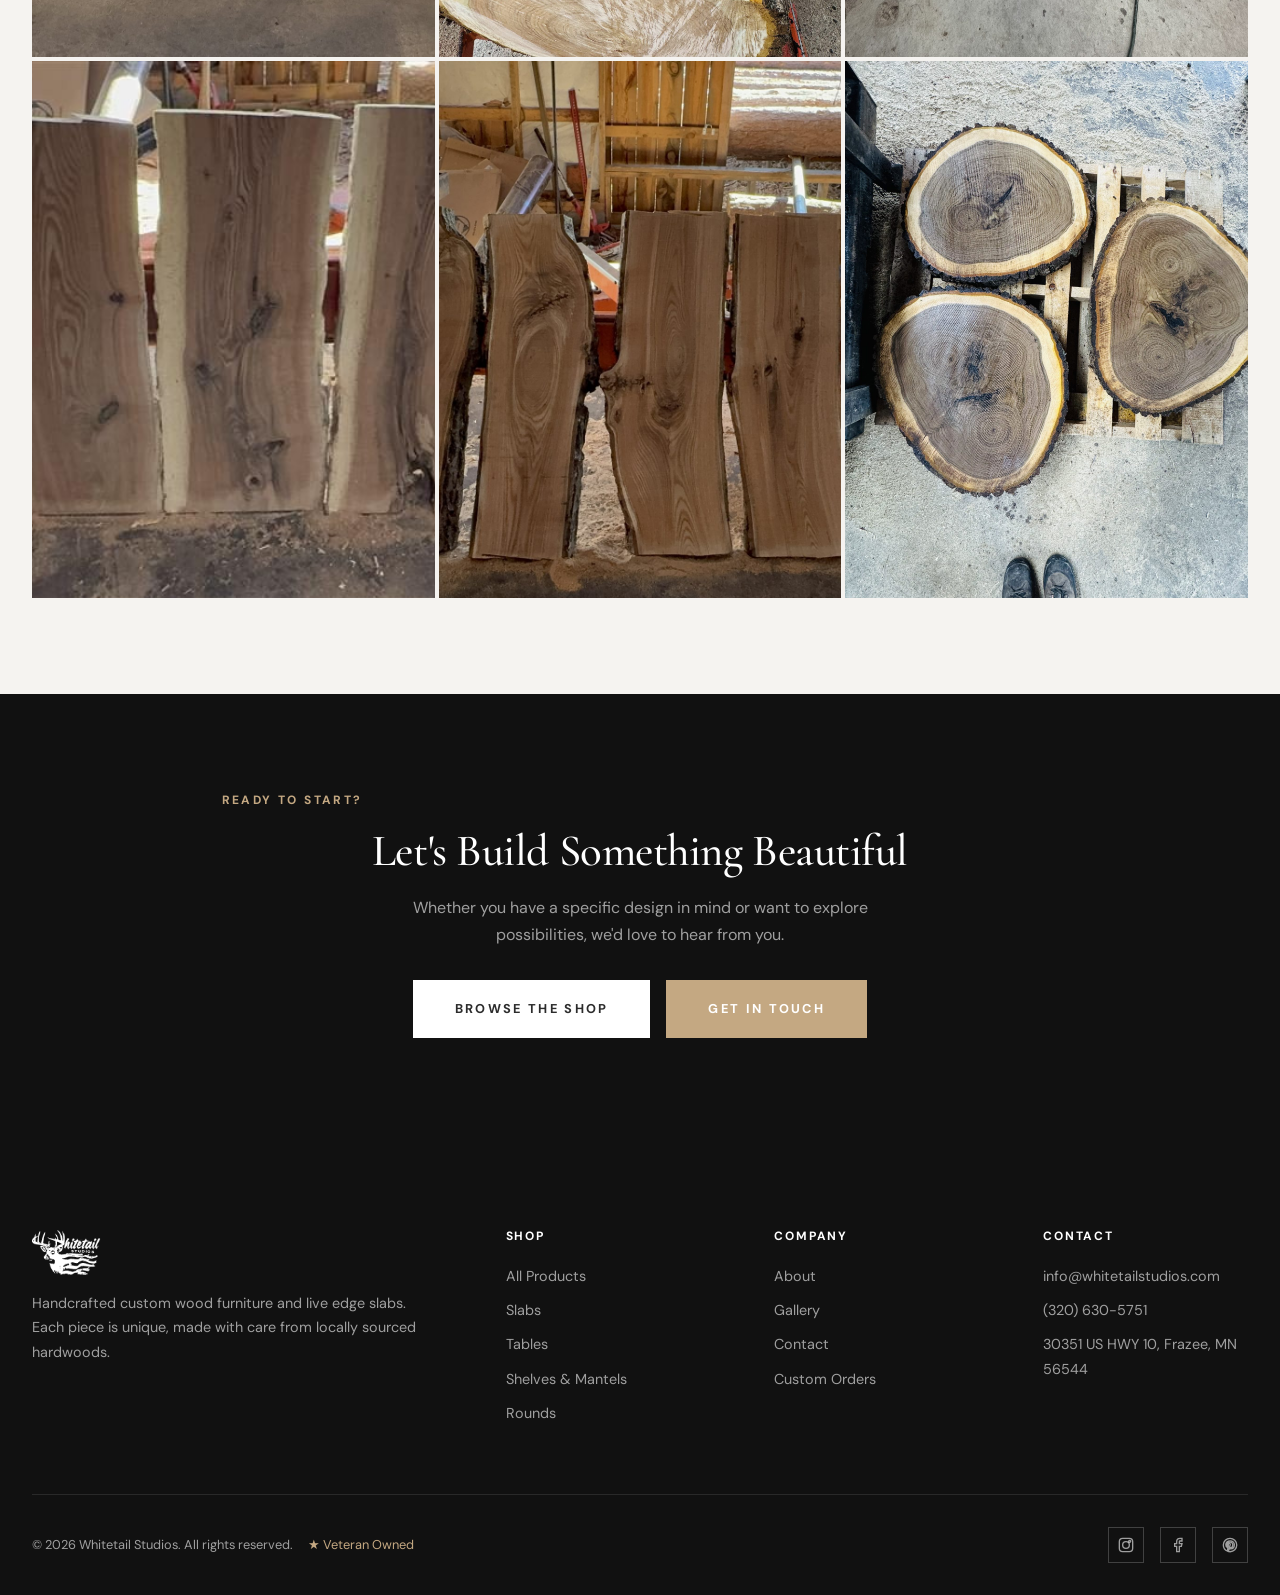
==== commit 0214db46: "Add real contact info, Veteran Owned badge, and expanded gallery - Contact: 30351 US HWY 10, Frazee," ====
--- a/mockups/about.html
+++ b/mockups/about.html
@@ -36,7 +36,7 @@
     </div>
     <div class="container">
       <div class="hero__content">
-        <p class="eyebrow">Our Story</p>
+        <p class="eyebrow">★ Veteran Owned · Our Story</p>
         <h1>About Whitetail Studios</h1>
         <p>Where passion for wood meets precision craftsmanship.</p>
       </div>
@@ -186,13 +186,13 @@
           <h4>Contact</h4>
           <div class="footer__links">
             <a href="mailto:info@whitetailstudios.com">info@whitetailstudios.com</a>
-            <a href="tel:+15551234567">(555) 123-4567</a>
-            <p style="padding: 0.3rem 0; font-size: 0.9rem;">Your City, ST 12345</p>
+            <a href="tel:+13206305751">(320) 630-5751</a>
+            <p style="padding: 0.3rem 0; font-size: 0.9rem;">30351 US HWY 10, Frazee, MN 56544</p>
           </div>
         </div>
       </div>
       <div class="footer__bottom">
-        <p>&copy; 2026 Whitetail Studios. All rights reserved.</p>
+        <p>&copy; 2026 Whitetail Studios. All rights reserved. <span style="color: var(--muted-tan); margin-left: 0.75rem;">★ Veteran Owned</span></p>
         <div class="footer__social">
           <a href="#" aria-label="Instagram">
             <svg width="16" height="16" viewBox="0 0 24 24" fill="none" stroke="currentColor" stroke-width="2"><rect x="2" y="2" width="20" height="20" rx="5"/><circle cx="12" cy="12" r="5"/><circle cx="17.5" cy="6.5" r="1.5"/></svg>
--- a/mockups/style.css
+++ b/mockups/style.css
@@ -358,7 +358,8 @@
   z-index: 0;
 }
 
-.hero__image img {
+.hero__image img,
+.hero__image video {
   width: 100%;
   height: 100%;
   object-fit: cover;
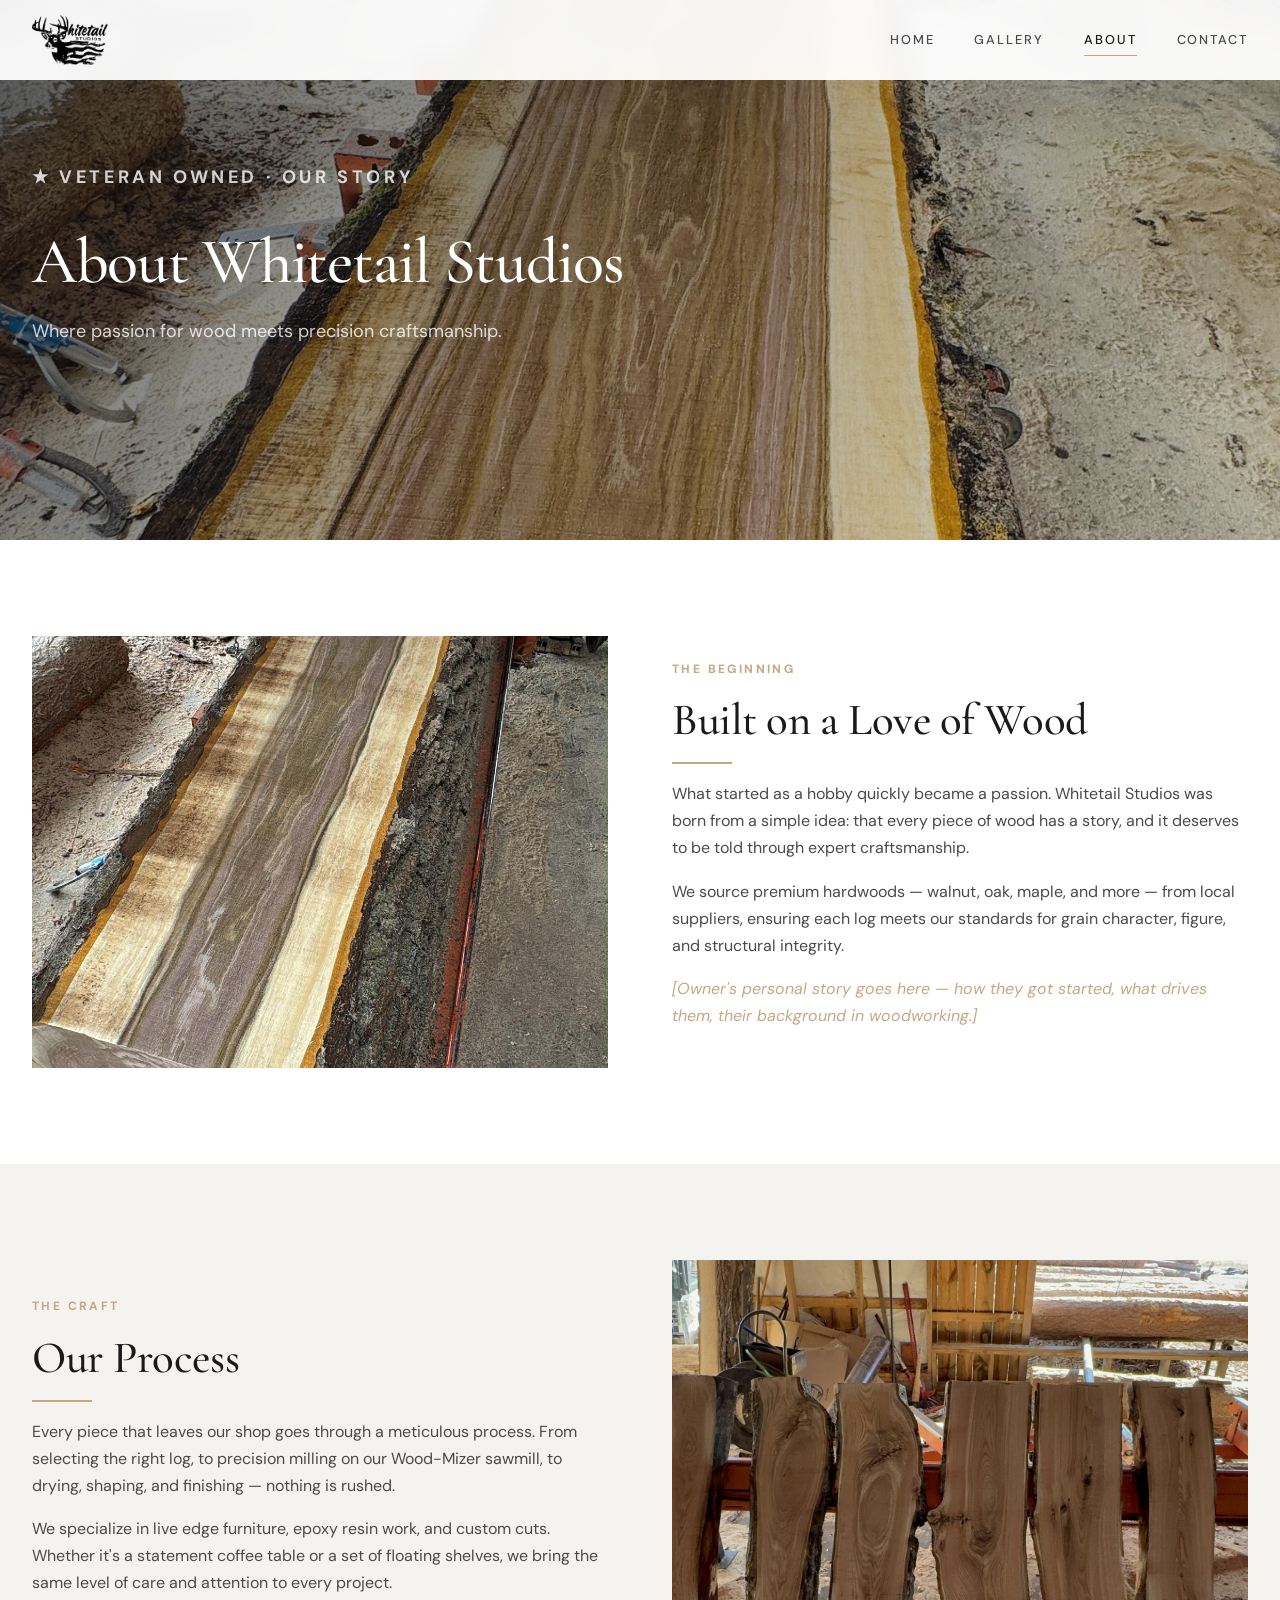
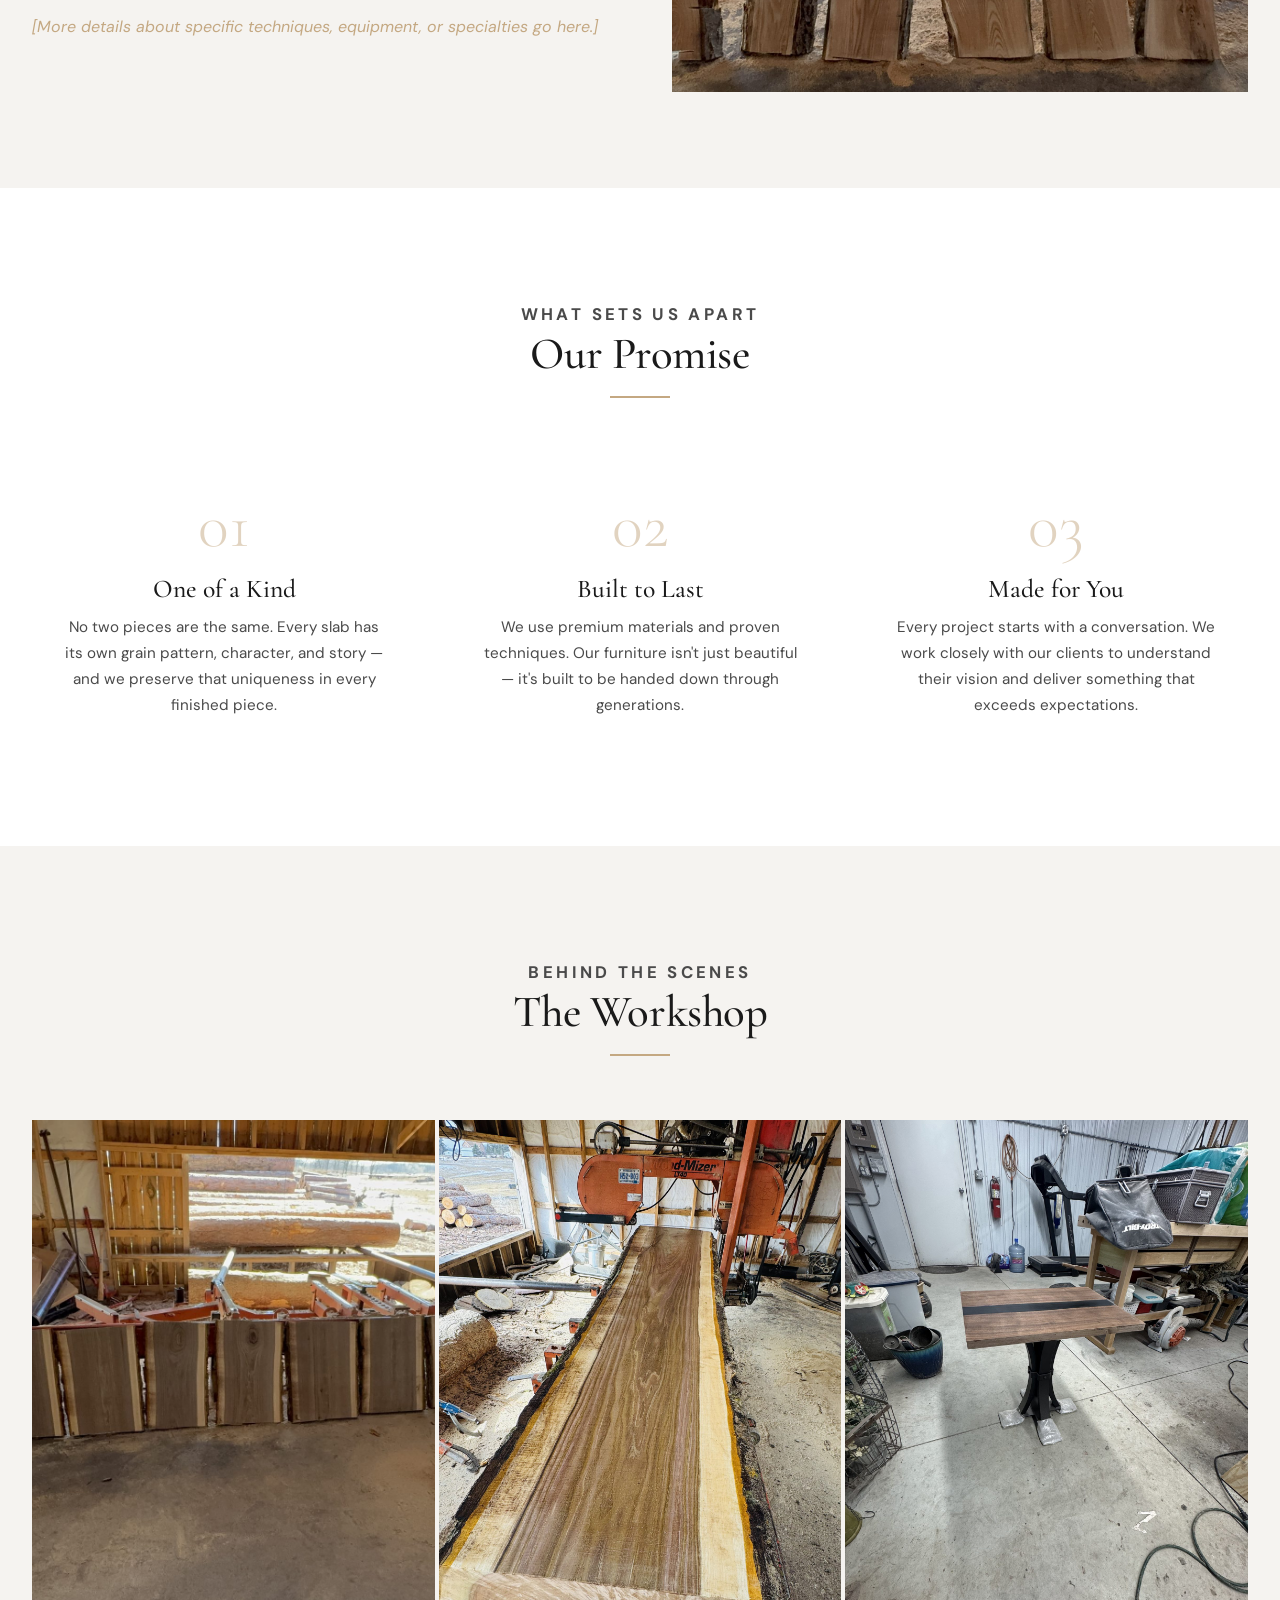
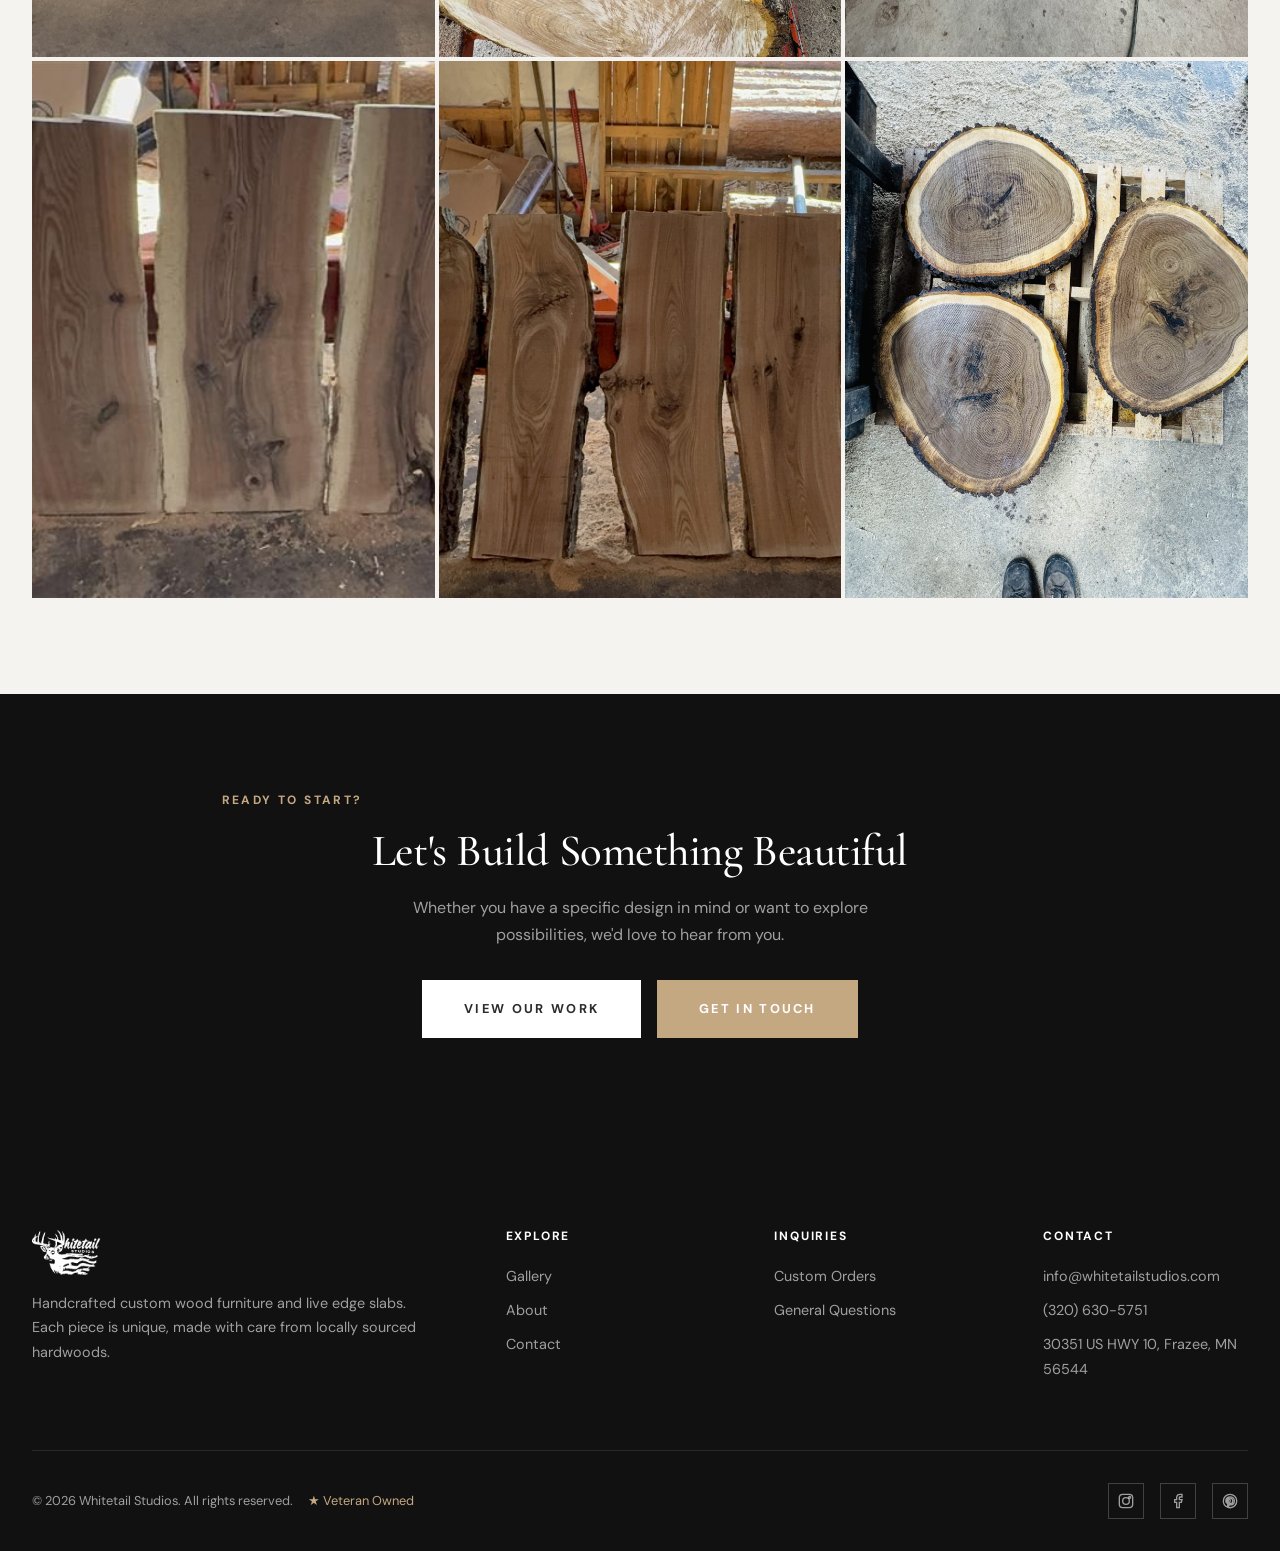
==== commit 4091af53: "Reframe site as portfolio — remove e-commerce, shift to inquiry-based - Remove Shop and Product page" ====
--- a/mockups/about.html
+++ b/mockups/about.html
@@ -16,7 +16,6 @@
       </a>
       <nav class="header__nav">
         <a href="index.html">Home</a>
-        <a href="shop.html">Shop</a>
         <a href="gallery.html">Gallery</a>
         <a href="about.html" class="active">About</a>
         <a href="contact.html">Contact</a>
@@ -148,7 +147,7 @@
         <h2>Let's Build Something Beautiful</h2>
         <p style="margin: var(--space-sm) auto var(--space-md); color: rgba(255,255,255,0.6); max-width: 500px;">Whether you have a specific design in mind or want to explore possibilities, we'd love to hear from you.</p>
         <div style="display: flex; gap: 1rem; justify-content: center; flex-wrap: wrap;">
-          <a href="shop.html" class="btn btn--white">Browse the Shop</a>
+          <a href="gallery.html" class="btn btn--white">View Our Work</a>
           <a href="contact.html" class="btn btn--tan">Get in Touch</a>
         </div>
       </div>
@@ -164,22 +163,18 @@
           <p>Handcrafted custom wood furniture and live edge slabs. Each piece is unique, made with care from locally sourced hardwoods.</p>
         </div>
         <div>
-          <h4>Shop</h4>
+          <h4>Explore</h4>
           <div class="footer__links">
-            <a href="shop.html">All Products</a>
-            <a href="shop.html">Slabs</a>
-            <a href="shop.html">Tables</a>
-            <a href="shop.html">Shelves & Mantels</a>
-            <a href="shop.html">Rounds</a>
+            <a href="gallery.html">Gallery</a>
+            <a href="about.html">About</a>
+            <a href="contact.html">Contact</a>
           </div>
         </div>
         <div>
-          <h4>Company</h4>
+          <h4>Inquiries</h4>
           <div class="footer__links">
-            <a href="about.html">About</a>
-            <a href="gallery.html">Gallery</a>
-            <a href="contact.html">Contact</a>
             <a href="contact.html">Custom Orders</a>
+            <a href="contact.html">General Questions</a>
           </div>
         </div>
         <div>
